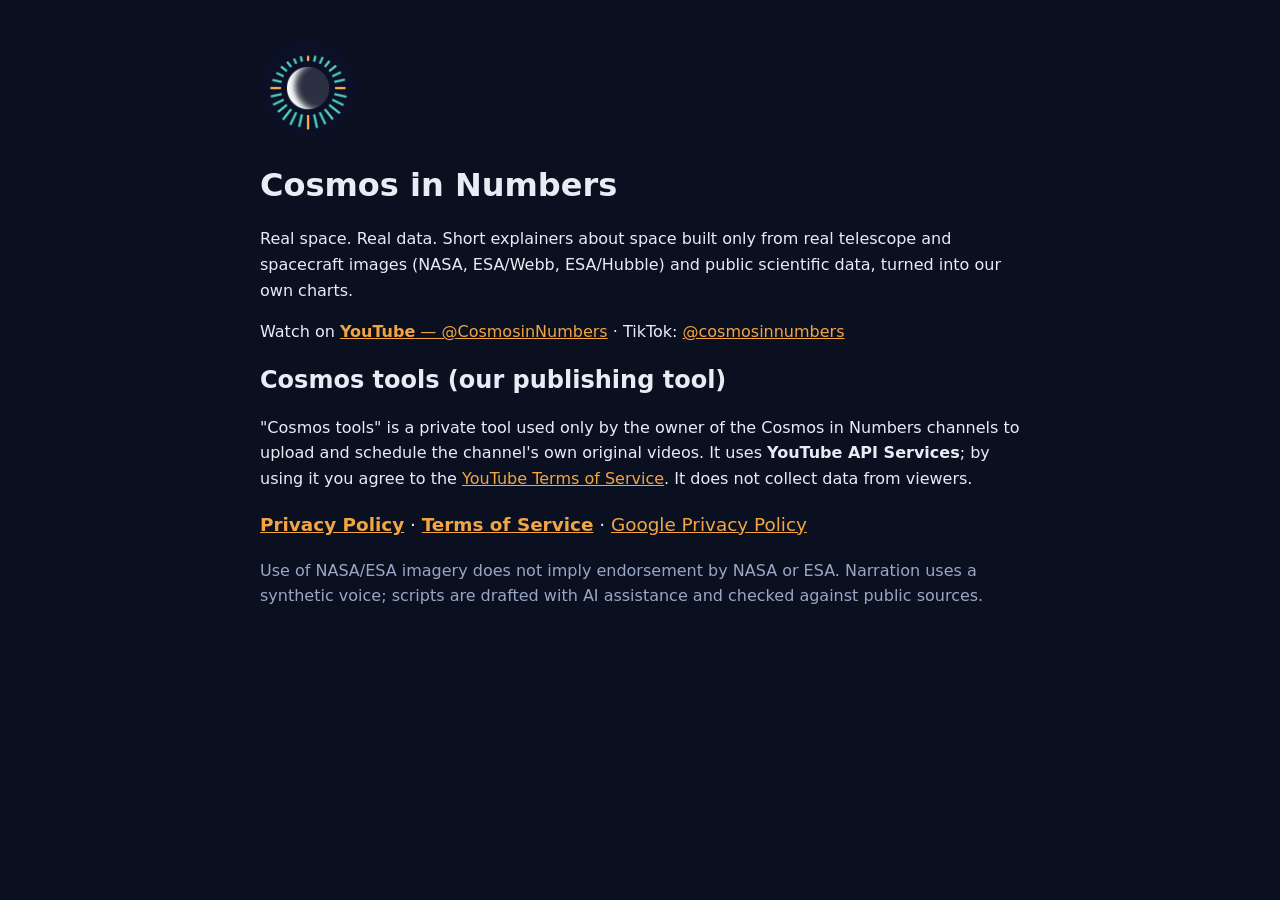
==== index.html @ 7a0e8dff "Add files via upload" ====
<!doctype html><html lang="en"><head><meta charset="utf-8"><meta name="viewport" content="width=device-width,initial-scale=1"><title>Cosmos in Numbers</title><link rel="stylesheet" href="style.css"></head>
<body><main><img src="logo.png" width="96" height="96" alt="Cosmos in Numbers logo">
<h1>Cosmos in Numbers</h1><p>Real space. Real data. Short explainers about space built only from real telescope and spacecraft images (NASA, ESA/Webb, ESA/Hubble) and public scientific data, turned into our own charts.</p>
<p>Watch on <a href="https://www.youtube.com/@CosmosinNumbers"><strong>YouTube</strong> — @CosmosinNumbers</a> · TikTok: <a href="https://www.tiktok.com/@cosmosinnumbers">@cosmosinnumbers</a></p>
<h2>Cosmos tools (our publishing tool)</h2><p>"Cosmos tools" is a private tool used only by the owner of the Cosmos in Numbers channels to upload and schedule the channel's own original videos. It uses <strong>YouTube API Services</strong>; by using it you agree to the <a href="https://www.youtube.com/t/terms">YouTube Terms of Service</a>. It does not collect data from viewers.</p>
<p style="font-size:1.15em"><a href="privacy.html"><strong>Privacy Policy</strong></a> · <a href="terms.html"><strong>Terms of Service</strong></a> · <a href="https://policies.google.com/privacy">Google Privacy Policy</a></p>
<p class="mut">Use of NASA/ESA imagery does not imply endorsement by NASA or ESA. Narration uses a synthetic voice; scripts are drafted with AI assistance and checked against public sources.</p></main></body></html>
---- style.css ----
:root{--bg:#0b1020;--fg:#e8ecf5;--mut:#9aa6c4;--acc:#f2a541}
body{margin:0;background:var(--bg);color:var(--fg);font:16px/1.6 system-ui,Segoe UI,Arial,sans-serif}
main{max-width:760px;margin:0 auto;padding:40px 16px}
a{color:var(--acc)} h1,h2{line-height:1.25} .mut{color:var(--mut)} img{border-radius:50%}
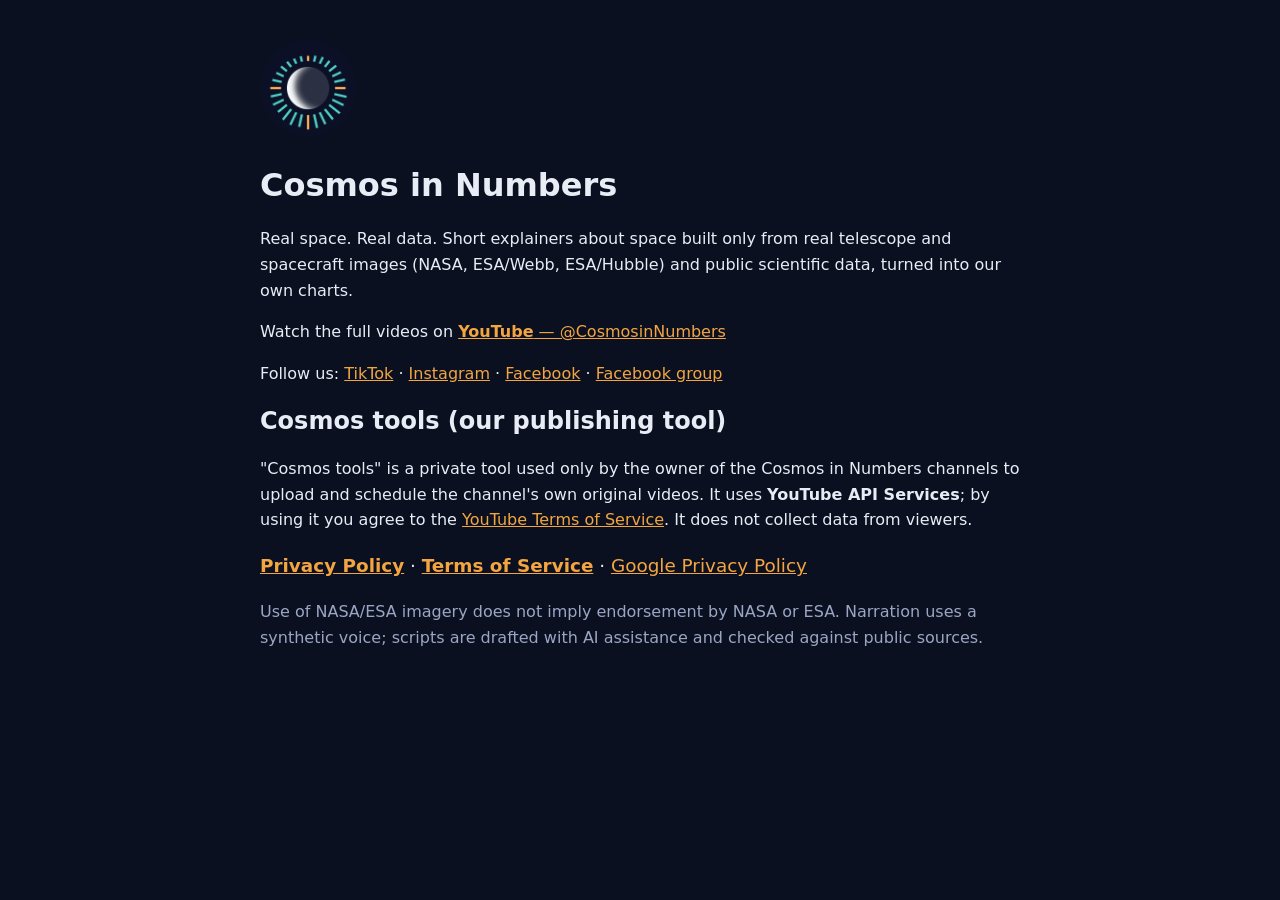
==== commit 308a2152: "Add files via upload" ====
--- a/index.html
+++ b/index.html
@@ -1,7 +1,8 @@
-<!doctype html><html lang="en"><head><meta charset="utf-8"><meta name="viewport" content="width=device-width,initial-scale=1"><title>Cosmos in Numbers</title><link rel="stylesheet" href="style.css"></head>
-<body><main><img src="logo.png" width="96" height="96" alt="Cosmos in Numbers logo">
-<h1>Cosmos in Numbers</h1><p>Real space. Real data. Short explainers about space built only from real telescope and spacecraft images (NASA, ESA/Webb, ESA/Hubble) and public scientific data, turned into our own charts.</p>
-<p>Watch on <a href="https://www.youtube.com/@CosmosinNumbers"><strong>YouTube</strong> — @CosmosinNumbers</a> · TikTok: <a href="https://www.tiktok.com/@cosmosinnumbers">@cosmosinnumbers</a></p>
-<h2>Cosmos tools (our publishing tool)</h2><p>"Cosmos tools" is a private tool used only by the owner of the Cosmos in Numbers channels to upload and schedule the channel's own original videos. It uses <strong>YouTube API Services</strong>; by using it you agree to the <a href="https://www.youtube.com/t/terms">YouTube Terms of Service</a>. It does not collect data from viewers.</p>
-<p style="font-size:1.15em"><a href="privacy.html"><strong>Privacy Policy</strong></a> · <a href="terms.html"><strong>Terms of Service</strong></a> · <a href="https://policies.google.com/privacy">Google Privacy Policy</a></p>
-<p class="mut">Use of NASA/ESA imagery does not imply endorsement by NASA or ESA. Narration uses a synthetic voice; scripts are drafted with AI assistance and checked against public sources.</p></main></body></html>
+<!doctype html><html lang="en"><head><meta charset="utf-8"><meta name="viewport" content="width=device-width,initial-scale=1"><title>Cosmos in Numbers</title><link rel="stylesheet" href="style.css"></head>
+<body><main><img src="logo.png" width="96" height="96" alt="Cosmos in Numbers logo">
+<h1>Cosmos in Numbers</h1><p>Real space. Real data. Short explainers about space built only from real telescope and spacecraft images (NASA, ESA/Webb, ESA/Hubble) and public scientific data, turned into our own charts.</p>
+<p>Watch the full videos on <a href="https://www.youtube.com/@CosmosinNumbers"><strong>YouTube</strong> — @CosmosinNumbers</a></p>
+<p>Follow us: <a href="https://www.tiktok.com/@cosmosinnumbers">TikTok</a> · <a href="https://www.instagram.com/cosmos.innumbers/">Instagram</a> · <a href="https://www.facebook.com/profile.php?id=61595601862434">Facebook</a> · <a href="https://www.facebook.com/groups/1116414697646044">Facebook group</a></p>
+<h2>Cosmos tools (our publishing tool)</h2><p>"Cosmos tools" is a private tool used only by the owner of the Cosmos in Numbers channels to upload and schedule the channel's own original videos. It uses <strong>YouTube API Services</strong>; by using it you agree to the <a href="https://www.youtube.com/t/terms">YouTube Terms of Service</a>. It does not collect data from viewers.</p>
+<p style="font-size:1.15em"><a href="privacy.html"><strong>Privacy Policy</strong></a> · <a href="terms.html"><strong>Terms of Service</strong></a> · <a href="https://policies.google.com/privacy">Google Privacy Policy</a></p>
+<p class="mut">Use of NASA/ESA imagery does not imply endorsement by NASA or ESA. Narration uses a synthetic voice; scripts are drafted with AI assistance and checked against public sources.</p></main></body></html>
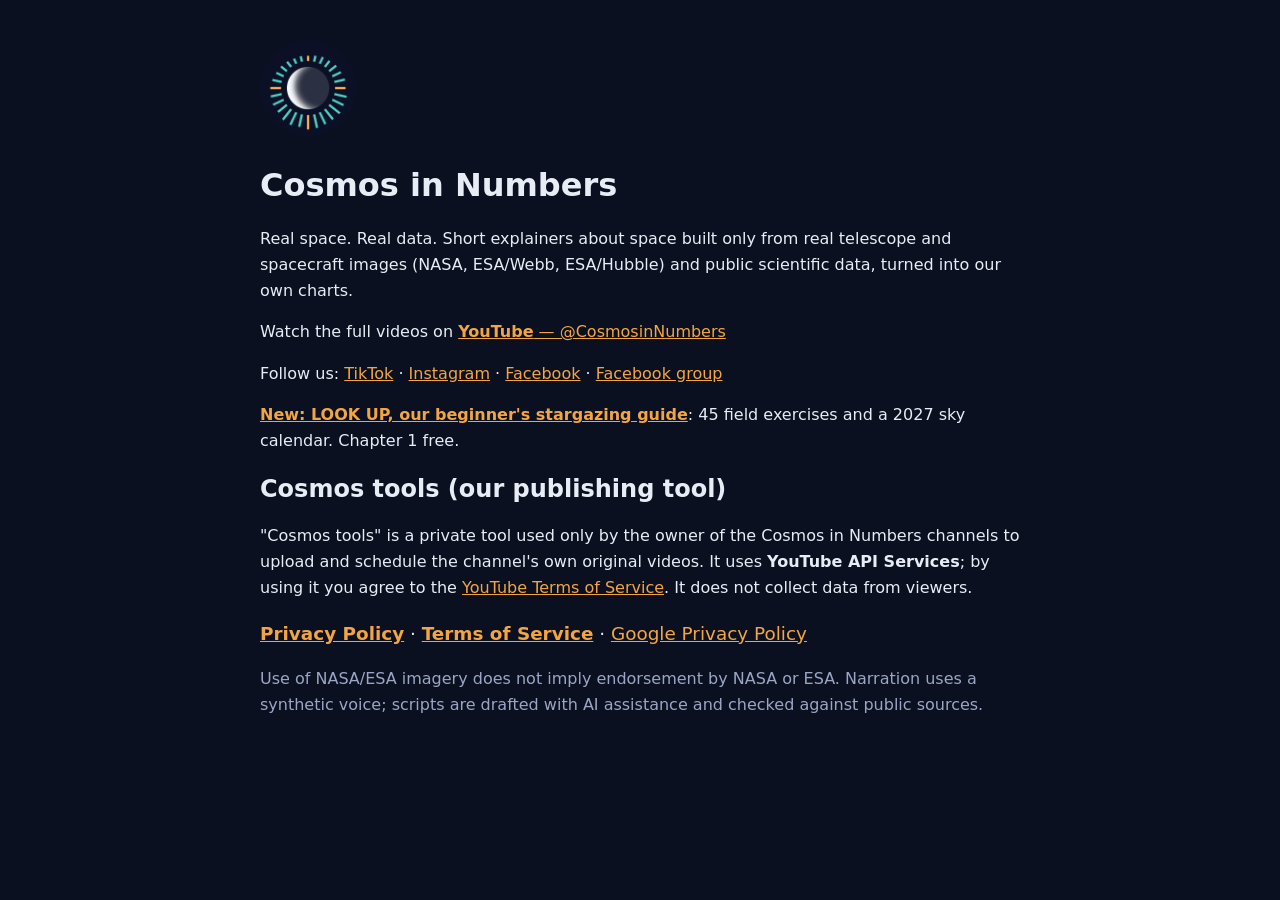
==== commit 838f3bf5: "Add LOOK UP book page with free Chapter 1" ====
--- a/index.html
+++ b/index.html
@@ -1,8 +1,9 @@
-<!doctype html><html lang="en"><head><meta charset="utf-8"><meta name="viewport" content="width=device-width,initial-scale=1"><title>Cosmos in Numbers</title><link rel="stylesheet" href="style.css"></head>
-<body><main><img src="logo.png" width="96" height="96" alt="Cosmos in Numbers logo">
-<h1>Cosmos in Numbers</h1><p>Real space. Real data. Short explainers about space built only from real telescope and spacecraft images (NASA, ESA/Webb, ESA/Hubble) and public scientific data, turned into our own charts.</p>
-<p>Watch the full videos on <a href="https://www.youtube.com/@CosmosinNumbers"><strong>YouTube</strong> — @CosmosinNumbers</a></p>
-<p>Follow us: <a href="https://www.tiktok.com/@cosmosinnumbers">TikTok</a> · <a href="https://www.instagram.com/cosmos.innumbers/">Instagram</a> · <a href="https://www.facebook.com/profile.php?id=61595601862434">Facebook</a> · <a href="https://www.facebook.com/groups/1116414697646044">Facebook group</a></p>
-<h2>Cosmos tools (our publishing tool)</h2><p>"Cosmos tools" is a private tool used only by the owner of the Cosmos in Numbers channels to upload and schedule the channel's own original videos. It uses <strong>YouTube API Services</strong>; by using it you agree to the <a href="https://www.youtube.com/t/terms">YouTube Terms of Service</a>. It does not collect data from viewers.</p>
-<p style="font-size:1.15em"><a href="privacy.html"><strong>Privacy Policy</strong></a> · <a href="terms.html"><strong>Terms of Service</strong></a> · <a href="https://policies.google.com/privacy">Google Privacy Policy</a></p>
-<p class="mut">Use of NASA/ESA imagery does not imply endorsement by NASA or ESA. Narration uses a synthetic voice; scripts are drafted with AI assistance and checked against public sources.</p></main></body></html>
+<!doctype html><html lang="en"><head><meta charset="utf-8"><meta name="viewport" content="width=device-width,initial-scale=1"><title>Cosmos in Numbers</title><link rel="stylesheet" href="style.css"></head>
+<body><main><img src="logo.png" width="96" height="96" alt="Cosmos in Numbers logo">
+<h1>Cosmos in Numbers</h1><p>Real space. Real data. Short explainers about space built only from real telescope and spacecraft images (NASA, ESA/Webb, ESA/Hubble) and public scientific data, turned into our own charts.</p>
+<p>Watch the full videos on <a href="https://www.youtube.com/@CosmosinNumbers"><strong>YouTube</strong> — @CosmosinNumbers</a></p>
+<p>Follow us: <a href="https://www.tiktok.com/@cosmosinnumbers">TikTok</a> · <a href="https://www.instagram.com/cosmos.innumbers/">Instagram</a> · <a href="https://www.facebook.com/profile.php?id=61595601862434">Facebook</a> · <a href="https://www.facebook.com/groups/1116414697646044">Facebook group</a></p>
+<p><a href="look-up.html"><strong>New: LOOK UP, our beginner's stargazing guide</strong></a>: 45 field exercises and a 2027 sky calendar. Chapter 1 free.</p>
+<h2>Cosmos tools (our publishing tool)</h2><p>"Cosmos tools" is a private tool used only by the owner of the Cosmos in Numbers channels to upload and schedule the channel's own original videos. It uses <strong>YouTube API Services</strong>; by using it you agree to the <a href="https://www.youtube.com/t/terms">YouTube Terms of Service</a>. It does not collect data from viewers.</p>
+<p style="font-size:1.15em"><a href="privacy.html"><strong>Privacy Policy</strong></a> · <a href="terms.html"><strong>Terms of Service</strong></a> · <a href="https://policies.google.com/privacy">Google Privacy Policy</a></p>
+<p class="mut">Use of NASA/ESA imagery does not imply endorsement by NASA or ESA. Narration uses a synthetic voice; scripts are drafted with AI assistance and checked against public sources.</p></main></body></html>
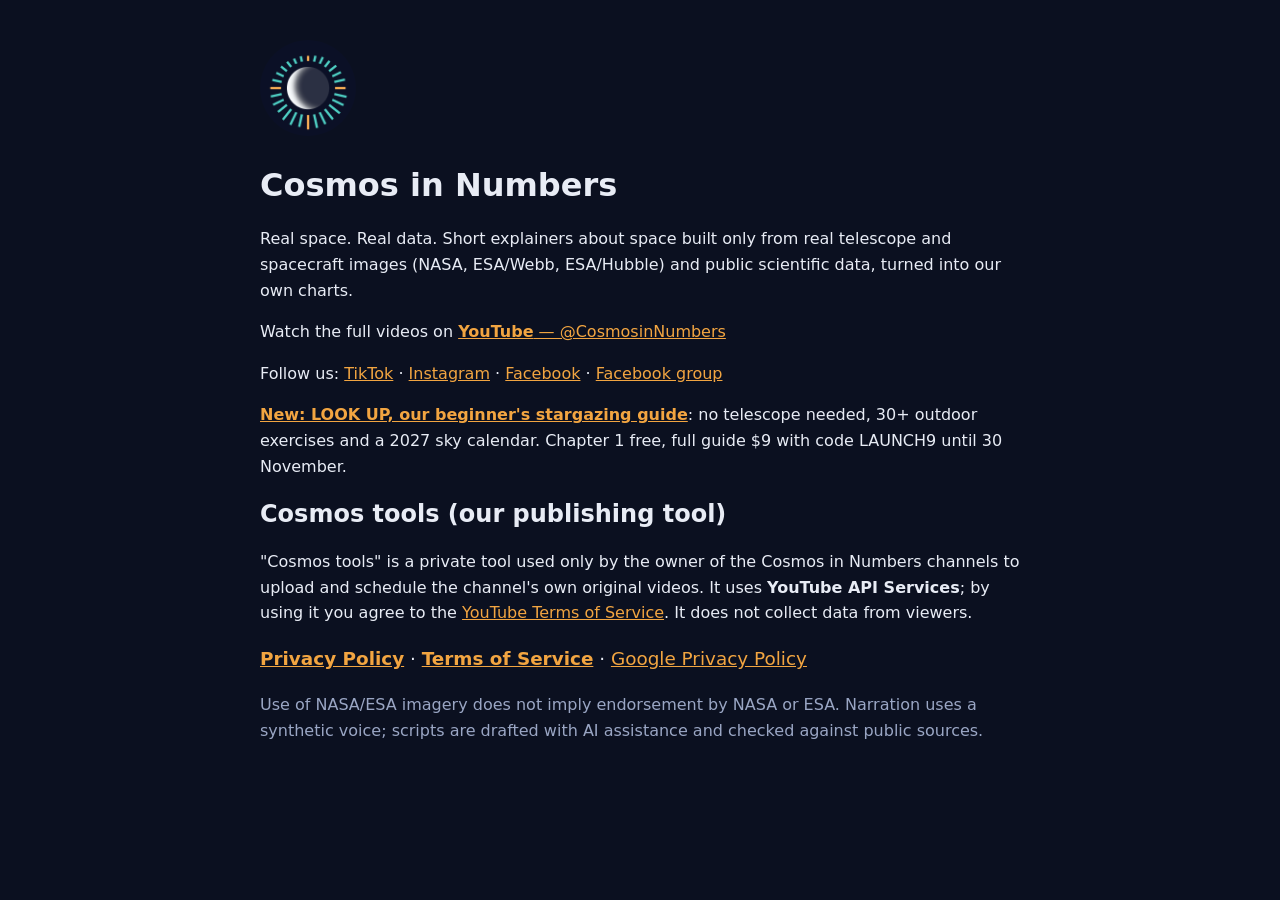
==== commit 9655cf39: "LOOK UP sales page: launch price, countdown, FAQ; fix exercise count" ====
--- a/index.html
+++ b/index.html
@@ -3,7 +3,7 @@
 <h1>Cosmos in Numbers</h1><p>Real space. Real data. Short explainers about space built only from real telescope and spacecraft images (NASA, ESA/Webb, ESA/Hubble) and public scientific data, turned into our own charts.</p>
 <p>Watch the full videos on <a href="https://www.youtube.com/@CosmosinNumbers"><strong>YouTube</strong> — @CosmosinNumbers</a></p>
 <p>Follow us: <a href="https://www.tiktok.com/@cosmosinnumbers">TikTok</a> · <a href="https://www.instagram.com/cosmos.innumbers/">Instagram</a> · <a href="https://www.facebook.com/profile.php?id=61595601862434">Facebook</a> · <a href="https://www.facebook.com/groups/1116414697646044">Facebook group</a></p>
-<p><a href="look-up.html"><strong>New: LOOK UP, our beginner's stargazing guide</strong></a>: 45 field exercises and a 2027 sky calendar. Chapter 1 free.</p>
+<p><a href="look-up.html"><strong>New: LOOK UP, our beginner's stargazing guide</strong></a>: no telescope needed, 30+ outdoor exercises and a 2027 sky calendar. Chapter 1 free, full guide $9 with code LAUNCH9 until 30 November.</p>
 <h2>Cosmos tools (our publishing tool)</h2><p>"Cosmos tools" is a private tool used only by the owner of the Cosmos in Numbers channels to upload and schedule the channel's own original videos. It uses <strong>YouTube API Services</strong>; by using it you agree to the <a href="https://www.youtube.com/t/terms">YouTube Terms of Service</a>. It does not collect data from viewers.</p>
 <p style="font-size:1.15em"><a href="privacy.html"><strong>Privacy Policy</strong></a> · <a href="terms.html"><strong>Terms of Service</strong></a> · <a href="https://policies.google.com/privacy">Google Privacy Policy</a></p>
 <p class="mut">Use of NASA/ESA imagery does not imply endorsement by NASA or ESA. Narration uses a synthetic voice; scripts are drafted with AI assistance and checked against public sources.</p></main></body></html>
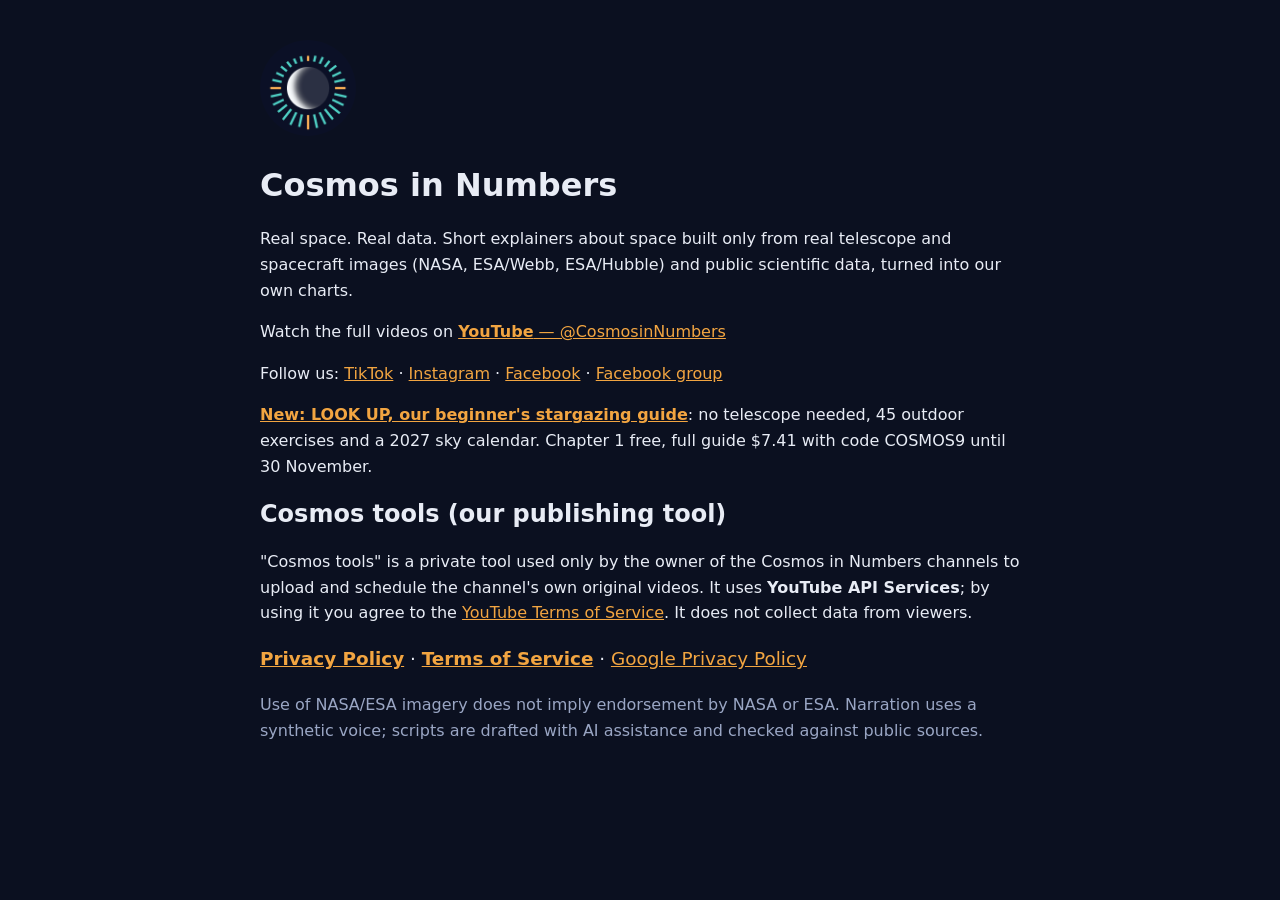
==== commit 89a9f5a5: "site: index.html in line with the store (COSMOS9, free sky calendar, tick boxes)" ====
--- a/index.html
+++ b/index.html
@@ -3,7 +3,7 @@
 <h1>Cosmos in Numbers</h1><p>Real space. Real data. Short explainers about space built only from real telescope and spacecraft images (NASA, ESA/Webb, ESA/Hubble) and public scientific data, turned into our own charts.</p>
 <p>Watch the full videos on <a href="https://www.youtube.com/@CosmosinNumbers"><strong>YouTube</strong> — @CosmosinNumbers</a></p>
 <p>Follow us: <a href="https://www.tiktok.com/@cosmosinnumbers">TikTok</a> · <a href="https://www.instagram.com/cosmos.innumbers/">Instagram</a> · <a href="https://www.facebook.com/profile.php?id=61595601862434">Facebook</a> · <a href="https://www.facebook.com/groups/1116414697646044">Facebook group</a></p>
-<p><a href="look-up.html"><strong>New: LOOK UP, our beginner's stargazing guide</strong></a>: no telescope needed, 30+ outdoor exercises and a 2027 sky calendar. Chapter 1 free, full guide $9 with code LAUNCH9 until 30 November.</p>
+<p><a href="look-up.html"><strong>New: LOOK UP, our beginner's stargazing guide</strong></a>: no telescope needed, 45 outdoor exercises and a 2027 sky calendar. Chapter 1 free, full guide $7.41 with code COSMOS9 until 30 November.</p>
 <h2>Cosmos tools (our publishing tool)</h2><p>"Cosmos tools" is a private tool used only by the owner of the Cosmos in Numbers channels to upload and schedule the channel's own original videos. It uses <strong>YouTube API Services</strong>; by using it you agree to the <a href="https://www.youtube.com/t/terms">YouTube Terms of Service</a>. It does not collect data from viewers.</p>
 <p style="font-size:1.15em"><a href="privacy.html"><strong>Privacy Policy</strong></a> · <a href="terms.html"><strong>Terms of Service</strong></a> · <a href="https://policies.google.com/privacy">Google Privacy Policy</a></p>
 <p class="mut">Use of NASA/ESA imagery does not imply endorsement by NASA or ESA. Narration uses a synthetic voice; scripts are drafted with AI assistance and checked against public sources.</p></main></body></html>
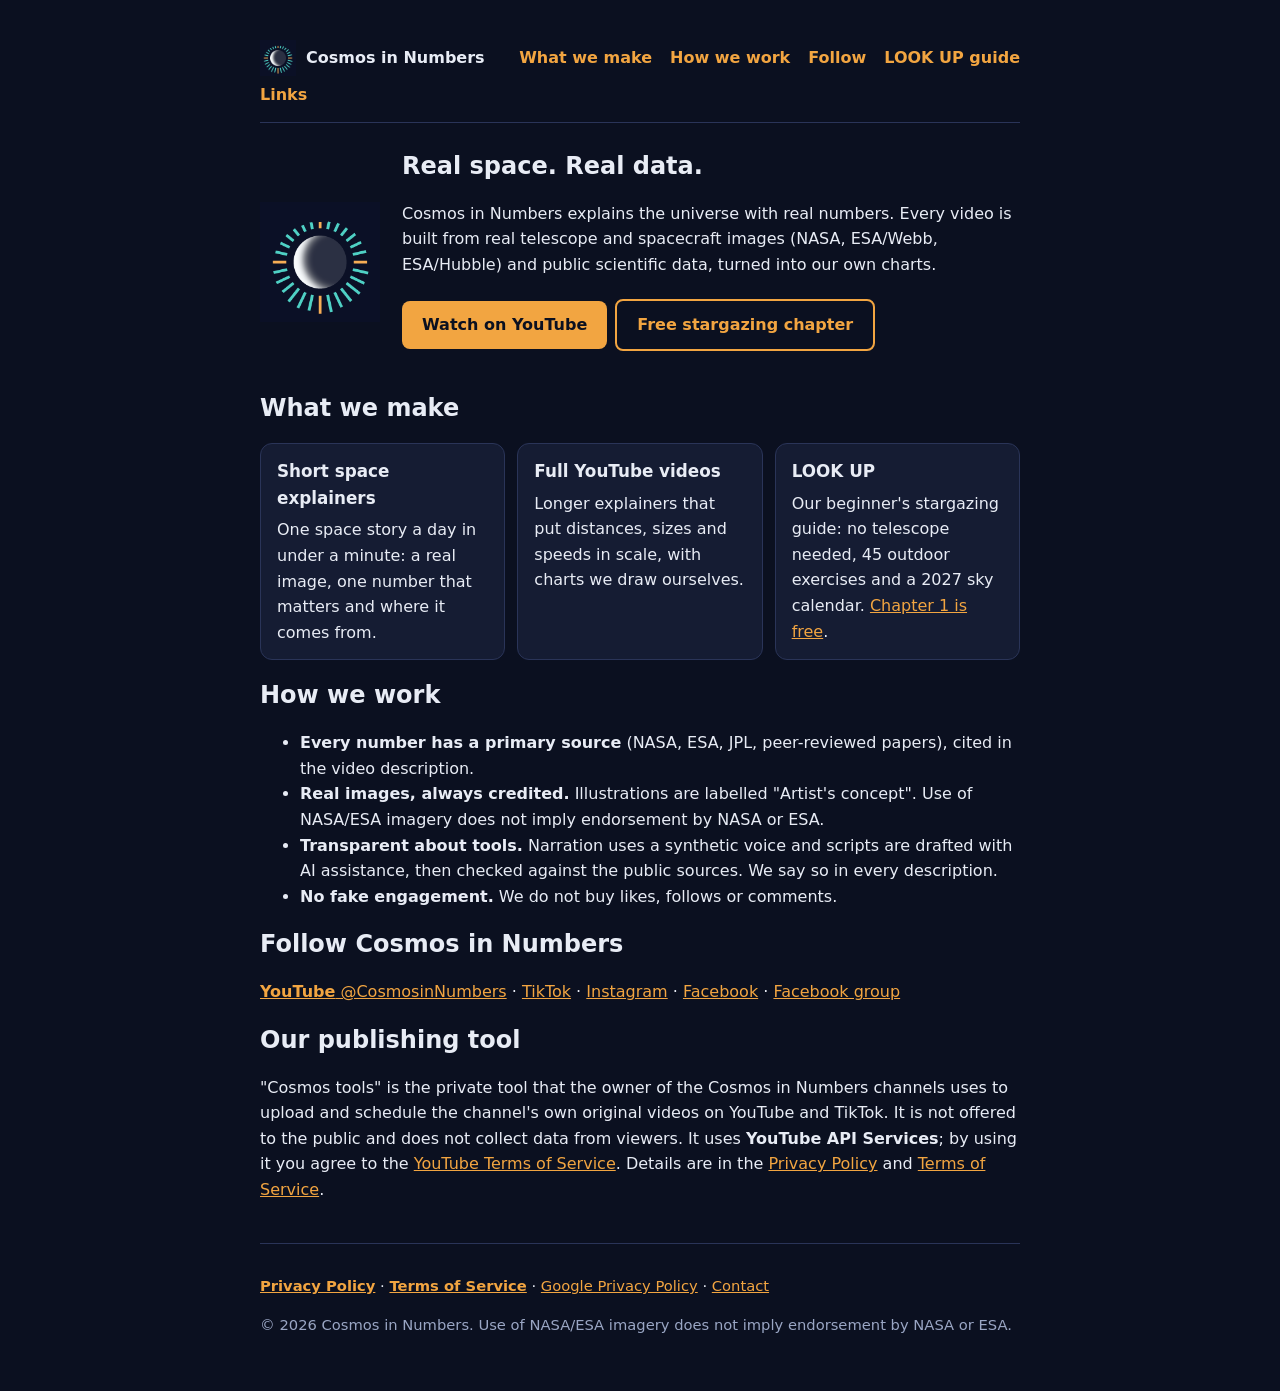
==== commit deb3dc7d: "Sito: homepage completa, favicon uguale all'icona dell'app, navigazione (rifiuto revisione TikTok) C" ====
--- a/index.html
+++ b/index.html
@@ -1,9 +1,41 @@
-<!doctype html><html lang="en"><head><meta charset="utf-8"><meta name="viewport" content="width=device-width,initial-scale=1"><title>Cosmos in Numbers</title><link rel="stylesheet" href="style.css"></head>
-<body><main><img src="logo.png" width="96" height="96" alt="Cosmos in Numbers logo">
-<h1>Cosmos in Numbers</h1><p>Real space. Real data. Short explainers about space built only from real telescope and spacecraft images (NASA, ESA/Webb, ESA/Hubble) and public scientific data, turned into our own charts.</p>
-<p>Watch the full videos on <a href="https://www.youtube.com/@CosmosinNumbers"><strong>YouTube</strong> — @CosmosinNumbers</a></p>
-<p>Follow us: <a href="https://www.tiktok.com/@cosmosinnumbers">TikTok</a> · <a href="https://www.instagram.com/cosmos.innumbers/">Instagram</a> · <a href="https://www.facebook.com/profile.php?id=61595601862434">Facebook</a> · <a href="https://www.facebook.com/groups/1116414697646044">Facebook group</a></p>
-<p><a href="look-up.html"><strong>New: LOOK UP, our beginner's stargazing guide</strong></a>: no telescope needed, 45 outdoor exercises and a 2027 sky calendar. Chapter 1 free, full guide $7.41 with code COSMOS9 until 30 November.</p>
-<h2>Cosmos tools (our publishing tool)</h2><p>"Cosmos tools" is a private tool used only by the owner of the Cosmos in Numbers channels to upload and schedule the channel's own original videos. It uses <strong>YouTube API Services</strong>; by using it you agree to the <a href="https://www.youtube.com/t/terms">YouTube Terms of Service</a>. It does not collect data from viewers.</p>
-<p style="font-size:1.15em"><a href="privacy.html"><strong>Privacy Policy</strong></a> · <a href="terms.html"><strong>Terms of Service</strong></a> · <a href="https://policies.google.com/privacy">Google Privacy Policy</a></p>
-<p class="mut">Use of NASA/ESA imagery does not imply endorsement by NASA or ESA. Narration uses a synthetic voice; scripts are drafted with AI assistance and checked against public sources.</p></main></body></html>
+<!doctype html><html lang="en"><head><meta charset="utf-8"><meta name="viewport" content="width=device-width,initial-scale=1">
+<title>Cosmos in Numbers · Real space. Real data.</title>
+<meta name="description" content="Cosmos in Numbers explains space with real NASA and ESA data: short videos, full YouTube explainers and a beginner's stargazing guide.">
+<meta property="og:title" content="Cosmos in Numbers">
+<meta property="og:description" content="Real space. Real data. Space explained with real telescope images and public scientific data.">
+<meta property="og:image" content="https://cosmosinnumbers.github.io/logo.png">
+<link rel="icon" type="image/png" sizes="800x800" href="logo.png"><link rel="apple-touch-icon" href="logo.png">
+<link rel="stylesheet" href="style.css"></head>
+<body><main>
+<nav class="top"><a class="brand" href="index.html"><img src="logo.png" width="36" height="36" alt="Cosmos in Numbers logo"><span>Cosmos in Numbers</span></a>
+<a href="#what">What we make</a><a href="#method">How we work</a><a href="#follow">Follow</a><a href="look-up.html">LOOK UP guide</a><a href="links.html">Links</a></nav>
+
+<section class="hero-home"><img src="logo.png" width="120" height="120" alt="Cosmos in Numbers logo">
+<div style="flex:1;min-width:240px"><h1 style="margin-top:0">Real space. Real data.</h1>
+<p>Cosmos in Numbers explains the universe with real numbers. Every video is built from real telescope and spacecraft images (NASA, ESA/Webb, ESA/Hubble) and public scientific data, turned into our own charts.</p>
+<p><a class="btn" href="https://www.youtube.com/@CosmosinNumbers">Watch on YouTube</a><a class="btn" style="background:transparent;color:var(--acc);border:2px solid var(--acc)" href="look-up.html">Free stargazing chapter</a></p></div></section>
+
+<h2 id="what">What we make</h2>
+<div class="cards">
+<div class="card"><h3>Short space explainers</h3><p>One space story a day in under a minute: a real image, one number that matters and where it comes from.</p></div>
+<div class="card"><h3>Full YouTube videos</h3><p>Longer explainers that put distances, sizes and speeds in scale, with charts we draw ourselves.</p></div>
+<div class="card"><h3>LOOK UP</h3><p>Our beginner's stargazing guide: no telescope needed, 45 outdoor exercises and a 2027 sky calendar. <a href="look-up.html">Chapter 1 is free</a>.</p></div>
+</div>
+
+<h2 id="method">How we work</h2>
+<ul>
+<li><strong>Every number has a primary source</strong> (NASA, ESA, JPL, peer-reviewed papers), cited in the video description.</li>
+<li><strong>Real images, always credited.</strong> Illustrations are labelled "Artist's concept". Use of NASA/ESA imagery does not imply endorsement by NASA or ESA.</li>
+<li><strong>Transparent about tools.</strong> Narration uses a synthetic voice and scripts are drafted with AI assistance, then checked against the public sources. We say so in every description.</li>
+<li><strong>No fake engagement.</strong> We do not buy likes, follows or comments.</li>
+</ul>
+
+<h2 id="follow">Follow Cosmos in Numbers</h2>
+<p><a href="https://www.youtube.com/@CosmosinNumbers"><strong>YouTube</strong> @CosmosinNumbers</a> · <a href="https://www.tiktok.com/@cosmosinnumbers">TikTok</a> · <a href="https://www.instagram.com/cosmos.innumbers/">Instagram</a> · <a href="https://www.facebook.com/profile.php?id=61595601862434">Facebook</a> · <a href="https://www.facebook.com/groups/1116414697646044">Facebook group</a></p>
+
+<h2>Our publishing tool</h2>
+<p>"Cosmos tools" is the private tool that the owner of the Cosmos in Numbers channels uses to upload and schedule the channel's own original videos on YouTube and TikTok. It is not offered to the public and does not collect data from viewers. It uses <strong>YouTube API Services</strong>; by using it you agree to the <a href="https://www.youtube.com/t/terms">YouTube Terms of Service</a>. Details are in the <a href="privacy.html">Privacy Policy</a> and <a href="terms.html">Terms of Service</a>.</p>
+
+<footer><p><a href="privacy.html"><strong>Privacy Policy</strong></a> · <a href="terms.html"><strong>Terms of Service</strong></a> · <a href="https://policies.google.com/privacy">Google Privacy Policy</a> · <a href="mailto:simone.porro1996@gmail.com">Contact</a></p>
+<p class="mut">© 2026 Cosmos in Numbers. Use of NASA/ESA imagery does not imply endorsement by NASA or ESA.</p></footer>
+</main></body></html>
--- a/style.css
+++ b/style.css
@@ -1,4 +1,12 @@
 :root{--bg:#0b1020;--fg:#e8ecf5;--mut:#9aa6c4;--acc:#f2a541}
 body{margin:0;background:var(--bg);color:var(--fg);font:16px/1.6 system-ui,Segoe UI,Arial,sans-serif}
 main{max-width:760px;margin:0 auto;padding:40px 16px}
-a{color:var(--acc)} h1,h2{line-height:1.25} .mut{color:var(--mut)} img{border-radius:50%}
+a{color:var(--acc)} h1,h2{line-height:1.25} .mut{color:var(--mut)} img{border-radius:0}
+nav.top{display:flex;flex-wrap:wrap;gap:6px 18px;align-items:center;margin:0 0 28px;padding-bottom:14px;border-bottom:1px solid #2a3458}
+nav.top a{text-decoration:none;font-weight:600} nav.top .brand{display:flex;align-items:center;gap:10px;color:var(--fg);margin-right:auto}
+nav.top .brand img{width:36px;height:36px}
+.hero-home{display:flex;gap:22px;align-items:center;flex-wrap:wrap;margin-bottom:8px}.hero-home img{width:120px;height:120px;flex:none}
+.cards{display:grid;grid-template-columns:repeat(auto-fit,minmax(220px,1fr));gap:12px;margin:14px 0}
+.card{background:#151c33;border:1px solid #2a3458;border-radius:12px;padding:14px 16px}.card h3{margin:0 0 6px;font-size:1.05em}.card p{margin:0}
+.btn{display:inline-block;background:var(--acc);color:#0b1020;font-weight:700;padding:11px 20px;border-radius:8px;text-decoration:none;margin:6px 8px 6px 0}
+footer{margin-top:40px;padding-top:16px;border-top:1px solid #2a3458;font-size:.92em}
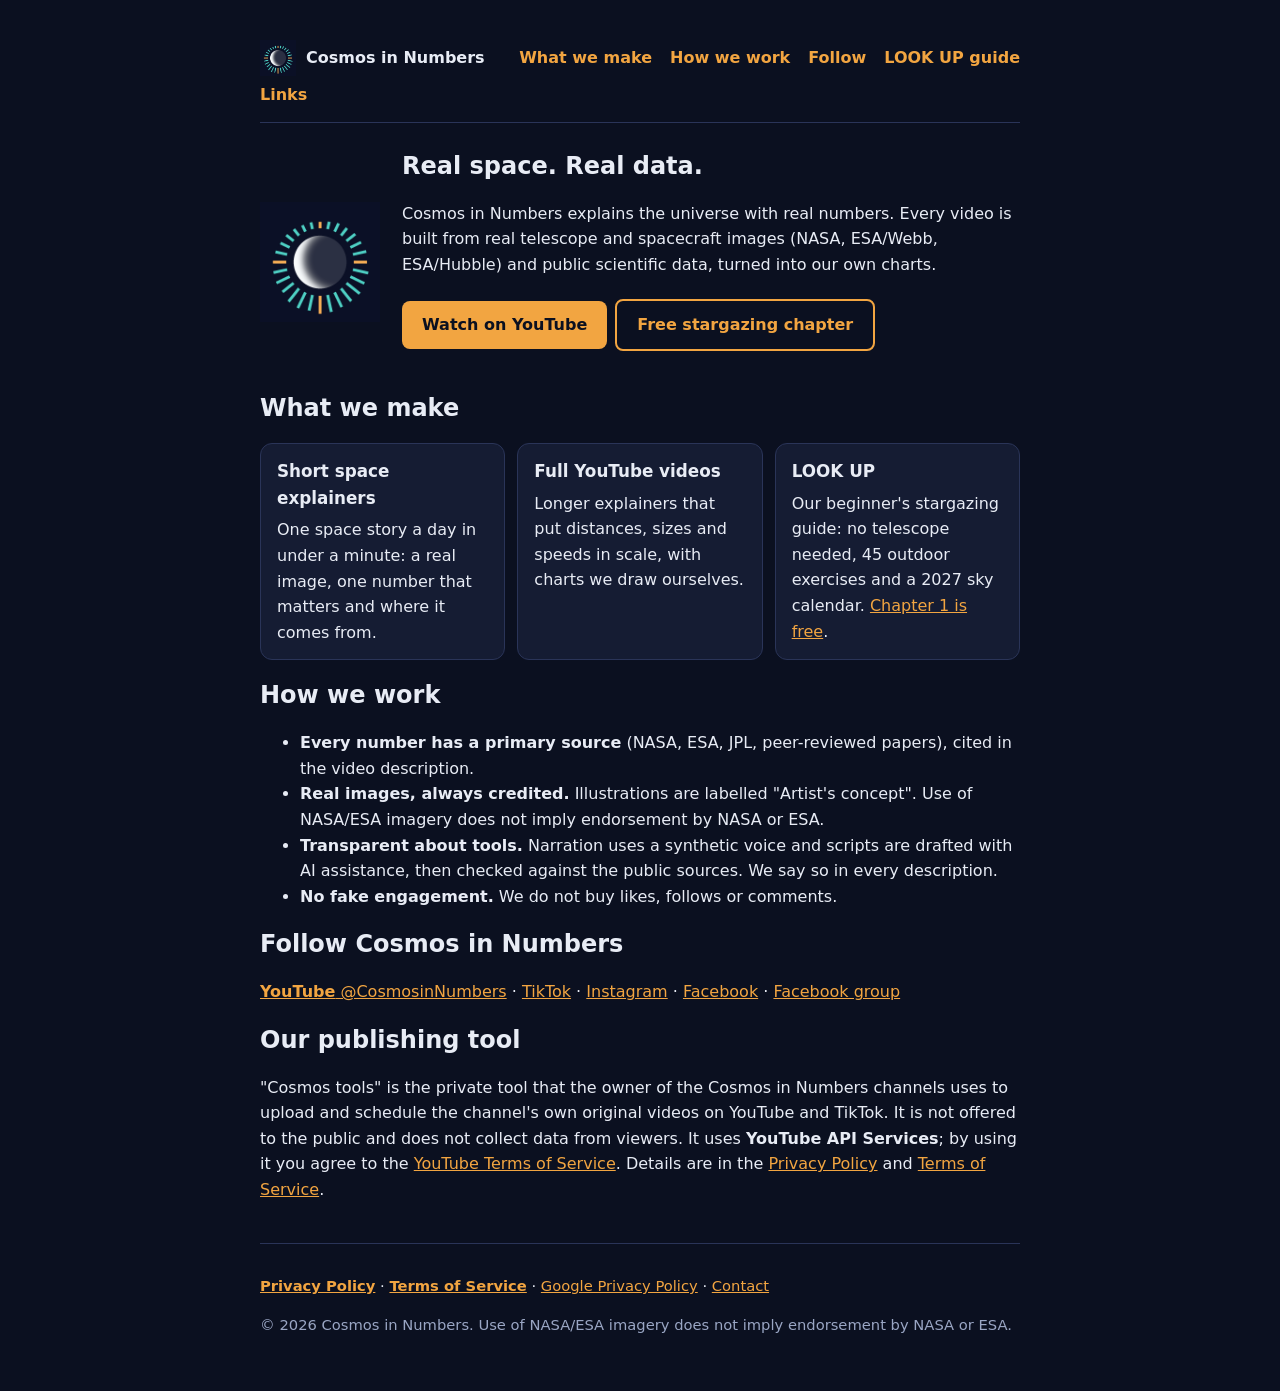
==== commit 5907d309: "logo.png a 1024x1024 (formato richiesto da TikTok per l'icona dell'app) Co-Authored-By: Claude Sonne" ====
--- a/index.html
+++ b/index.html
@@ -4,7 +4,7 @@
 <meta property="og:title" content="Cosmos in Numbers">
 <meta property="og:description" content="Real space. Real data. Space explained with real telescope images and public scientific data.">
 <meta property="og:image" content="https://cosmosinnumbers.github.io/logo.png">
-<link rel="icon" type="image/png" sizes="800x800" href="logo.png"><link rel="apple-touch-icon" href="logo.png">
+<link rel="icon" type="image/png" sizes="1024x1024" href="logo.png"><link rel="apple-touch-icon" href="logo.png">
 <link rel="stylesheet" href="style.css"></head>
 <body><main>
 <nav class="top"><a class="brand" href="index.html"><img src="logo.png" width="36" height="36" alt="Cosmos in Numbers logo"><span>Cosmos in Numbers</span></a>
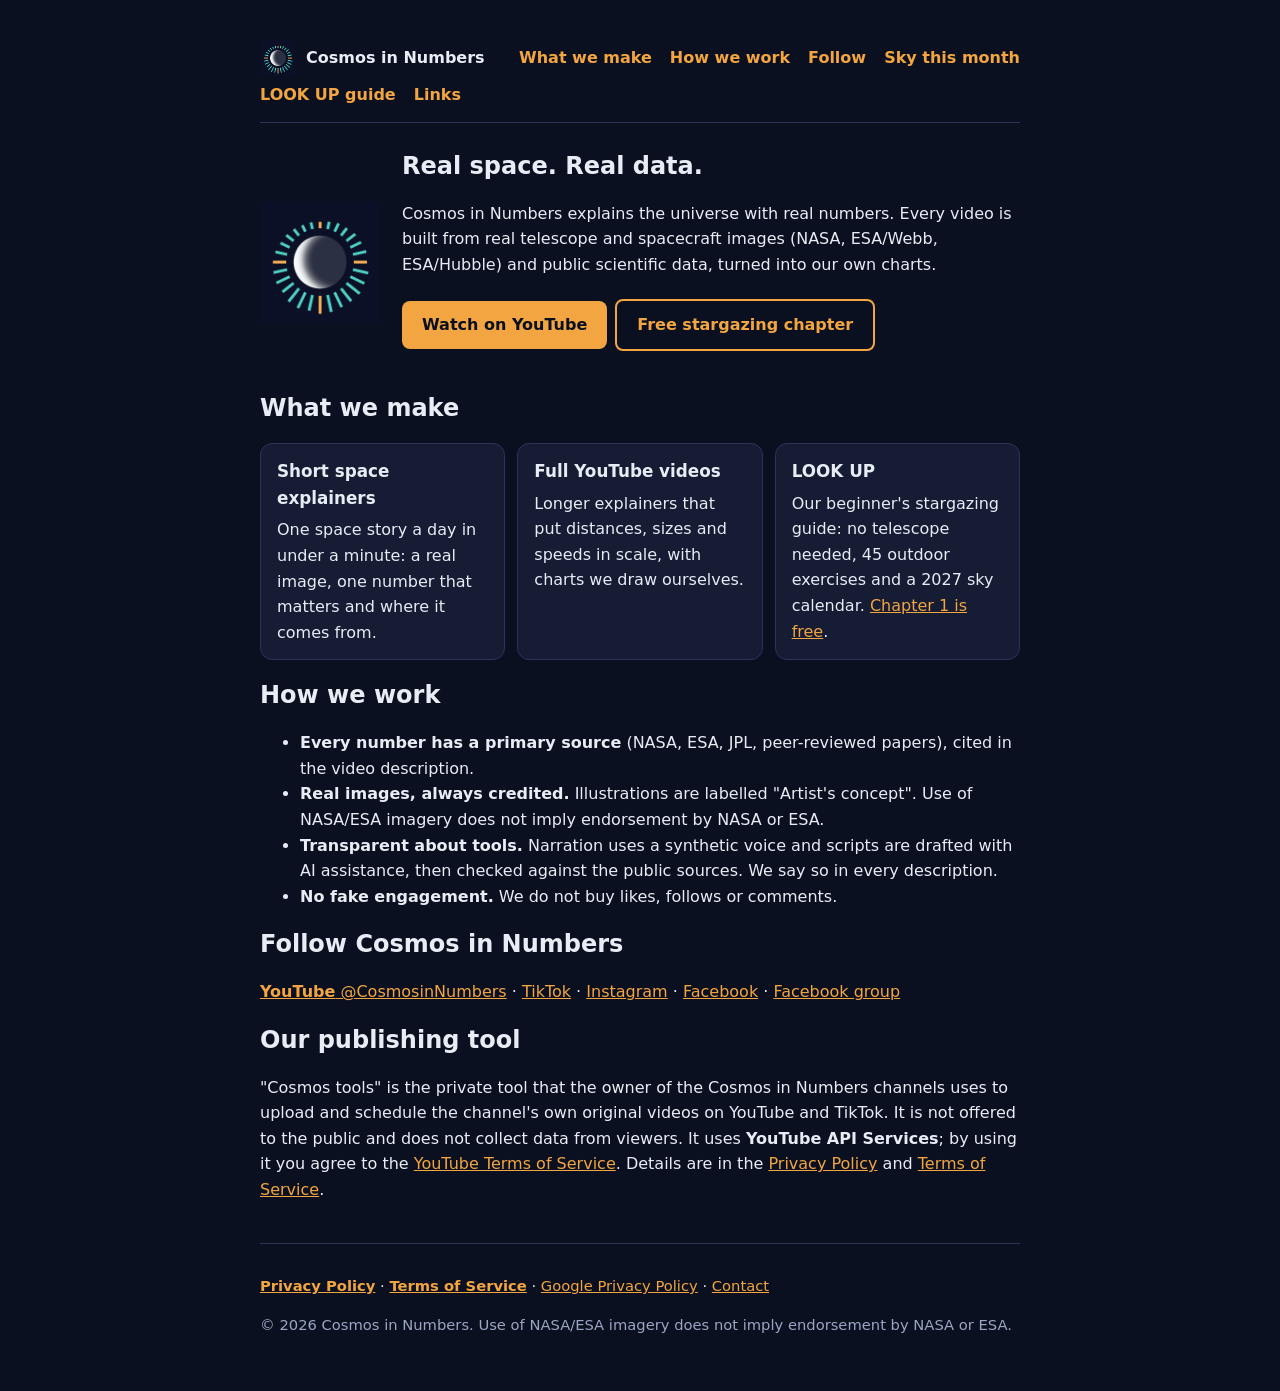
==== commit aa68c4c8: "site: index.html in line with the store (sky page, email form, links)" ====
--- a/index.html
+++ b/index.html
@@ -8,7 +8,7 @@
 <link rel="stylesheet" href="style.css"></head>
 <body><main>
 <nav class="top"><a class="brand" href="index.html"><img src="logo.png" width="36" height="36" alt="Cosmos in Numbers logo"><span>Cosmos in Numbers</span></a>
-<a href="#what">What we make</a><a href="#method">How we work</a><a href="#follow">Follow</a><a href="look-up.html">LOOK UP guide</a><a href="links.html">Links</a></nav>
+<a href="#what">What we make</a><a href="#method">How we work</a><a href="#follow">Follow</a><a href="sky.html">Sky this month</a><a href="look-up.html">LOOK UP guide</a><a href="links.html">Links</a></nav>
 
 <section class="hero-home"><img src="logo.png" width="120" height="120" alt="Cosmos in Numbers logo">
 <div style="flex:1;min-width:240px"><h1 style="margin-top:0">Real space. Real data.</h1>
